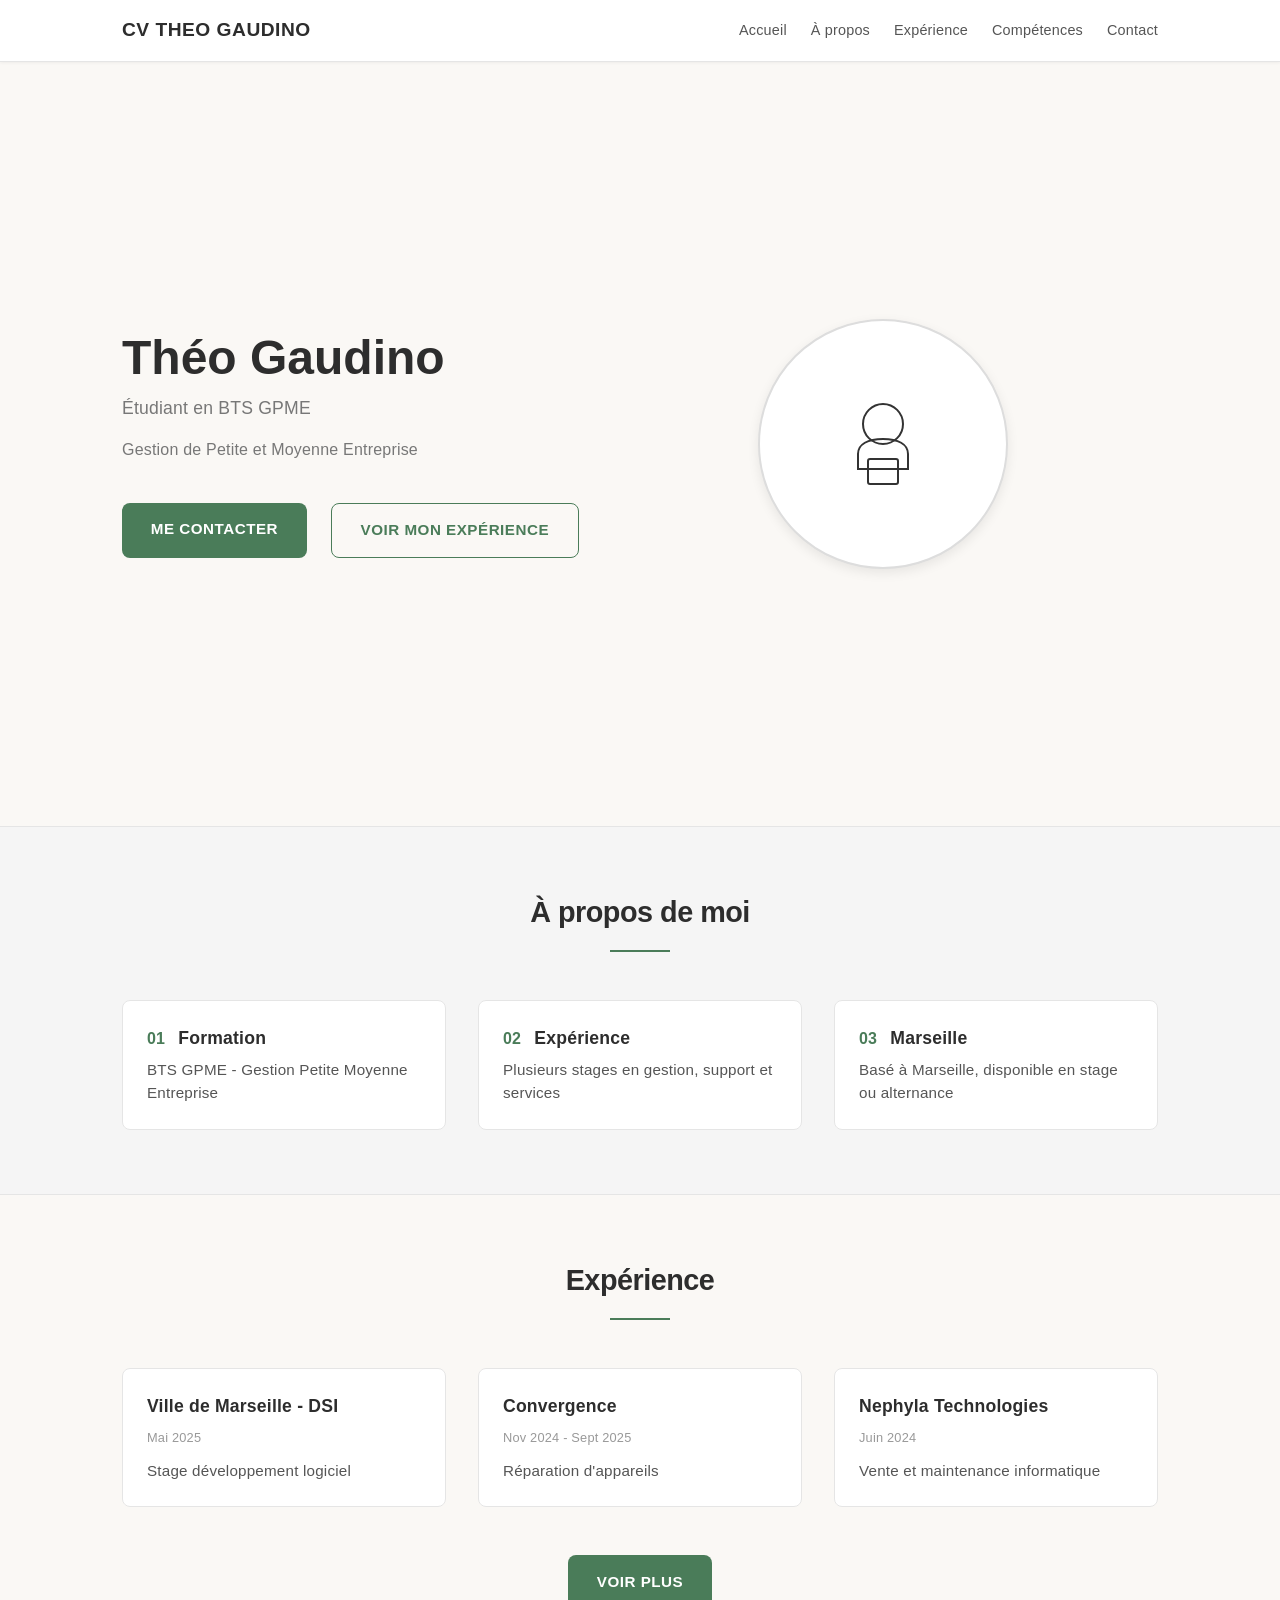
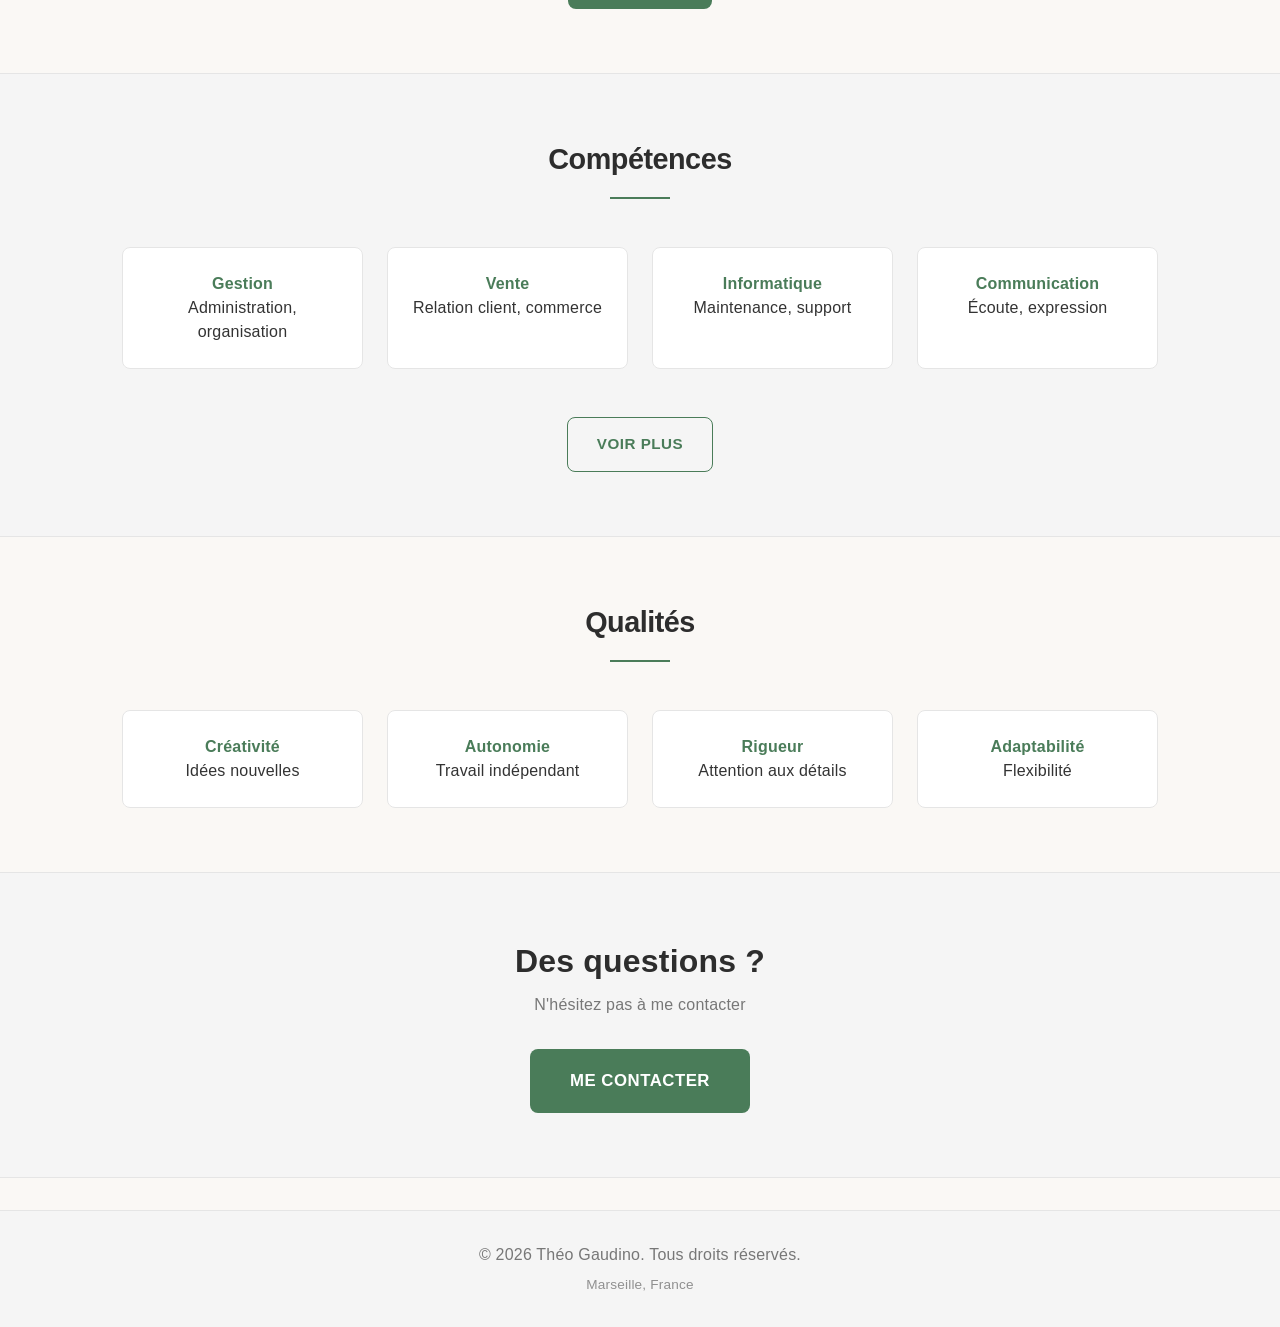
==== index.html @ b1a9ed11 "Add files via upload" ====
<!DOCTYPE html>
<html lang="fr">
<head>
  <meta charset="UTF-8">
  <meta name="viewport" content="width=device-width, initial-scale=1.0">
  <title>CV THEO GAUDINO - Étudiant BTS GPME</title>
  <link rel="stylesheet" href="assets/style.css">
</head>
<body>
  <!-- Navigation -->
  <nav>
    <div class="container">
      <div class="logo">CV THEO GAUDINO</div>
      <ul>
        <li><a href="index.html">Accueil</a></li>
        <li><a href="about.html">À propos</a></li>
        <li><a href="experience.html">Expérience</a></li>
        <li><a href="skills.html">Compétences</a></li>
        <li><a href="contact.html">Contact</a></li>
      </ul>
    </div>
  </nav>

  <!-- Hero Section -->
  <section class="hero">
    <div class="container hero-container">
      <div class="hero-content">
        <h1>Théo Gaudino</h1>
        <p class="subtitle">Étudiant en BTS GPME</p>
        <p class="hero-description">Gestion de Petite et Moyenne Entreprise</p>
        <div class="cta-buttons">
          <a href="contact.html" class="btn btn-primary">Me contacter</a>
          <a href="experience.html" class="btn btn-secondary">Voir mon expérience</a>
        </div>
      </div>
      <div class="hero-image">
        <div class="profile-placeholder">
          <svg width="120" height="120" viewBox="0 0 120 120" fill="none" xmlns="http://www.w3.org/2000/svg">
            <circle cx="60" cy="40" r="20" stroke="currentColor" stroke-width="2"/>
            <path d="M35 70C35 60 45 55 60 55C75 55 85 60 85 70V85H35V70Z" stroke="currentColor" stroke-width="2" fill="none"/>
            <rect x="45" y="75" width="30" height="25" rx="2" stroke="currentColor" stroke-width="2" fill="none"/>
          </svg>
        </div>
      </div>
    </div>
  </section>

  <!-- À propos -->
  <section class="section-alternate">
    <div class="container">
      <h2 class="section-title">À propos de moi</h2>
      <div class="cards-grid">
        <div class="card">
          <h3><span class="icon-label">01</span> Formation</h3>
          <p>BTS GPME - Gestion Petite Moyenne Entreprise</p>
        </div>
        <div class="card">
          <h3><span class="icon-label">02</span> Expérience</h3>
          <p>Plusieurs stages en gestion, support et services</p>
        </div>
        <div class="card">
          <h3><span class="icon-label">03</span> Marseille</h3>
          <p>Basé à Marseille, disponible en stage ou alternance</p>
        </div>
      </div>
    </div>
  </section>

  <!-- Experience Preview -->
  <section>
    <div class="container">
      <h2 class="section-title">Expérience</h2>
      <div class="cards-grid">
        <div class="card">
          <h3>Ville de Marseille - DSI</h3>
          <span class="card-date">Mai 2025</span>
          <p>Stage développement logiciel</p>
        </div>
        <div class="card">
          <h3>Convergence</h3>
          <span class="card-date">Nov 2024 - Sept 2025</span>
          <p>Réparation d'appareils</p>
        </div>
        <div class="card">
          <h3>Nephyla Technologies</h3>
          <span class="card-date">Juin 2024</span>
          <p>Vente et maintenance informatique</p>
        </div>
      </div>
      <div class="section-center">
        <a href="experience.html" class="btn btn-primary">Voir plus</a>
      </div>
    </div>
  </section>

  <!-- Compétences -->
  <section class="section-alternate">
    <div class="container">
      <h2 class="section-title">Compétences</h2>
      <div class="skills-container">
        <div class="skill-item">
          <h4>Gestion</h4>
          <p>Administration, organisation</p>
        </div>
        <div class="skill-item">
          <h4>Vente</h4>
          <p>Relation client, commerce</p>
        </div>
        <div class="skill-item">
          <h4>Informatique</h4>
          <p>Maintenance, support</p>
        </div>
        <div class="skill-item">
          <h4>Communication</h4>
          <p>Écoute, expression</p>
        </div>
      </div>
      <div class="section-center">
        <a href="skills.html" class="btn btn-secondary">Voir plus</a>
      </div>
    </div>
  </section>

  <!-- Qualités Section -->
  <section>
    <div class="container">
      <h2 class="section-title">Qualités</h2>
      <div class="skills-container">
        <div class="skill-item">
          <h4>Créativité</h4>
          <p>Idées nouvelles</p>
        </div>
        <div class="skill-item">
          <h4>Autonomie</h4>
          <p>Travail indépendant</p>
        </div>
        <div class="skill-item">
          <h4>Rigueur</h4>
          <p>Attention aux détails</p>
        </div>
        <div class="skill-item">
          <h4>Adaptabilité</h4>
          <p>Flexibilité</p>
        </div>
      </div>
    </div>
  </section>

  <!-- Appel à l'action -->
  <section class="section-cta">
    <div class="container">
      <h2 class="cta-heading">Des questions ?</h2>
      <p class="cta-subtitle">N'hésitez pas à me contacter</p>
      <a href="contact.html" class="btn btn-primary btn-large">Me contacter</a>
    </div>
  </section>

  <!-- Pied de page -->
  <footer>
    <div class="container">
      <p>&copy; 2025 Théo Gaudino. Tous droits réservés.</p>
      <p style="margin-top: 0.5rem; font-size: 0.85rem;">Marseille, France</p>
    </div>
  </footer>

  <script src="assets/script.js"></script>
</body>
</html>
---- assets/style.css ----
* {
  margin: 0;
  padding: 0;
  box-sizing: border-box;
}

:root {
  --primary-color: #1a1a1a;
  --secondary-color: #2d2d2d;
  --accent-color: #404040;
  --highlight-color: #4a7c59;
  --light-text: #f5f5f5;
  --dark-text: #0a0a0a;
  --border-radius: 8px;
  --transition: all 0.2s ease;
}

body {
  font-family: -apple-system, BlinkMacSystemFont, 'Segoe UI', 'Roboto', 'Oxygen', 'Ubuntu', 'Cantarell', sans-serif;
  background: #faf8f5;
  color: #333;
  line-height: 1.5;
  min-height: 100vh;
  letter-spacing: 0.2px;
}

/* Navigation */
nav {
  background: white;
  border-bottom: 1px solid #e5e5e5;
  padding: 1rem 0;
  position: sticky;
  top: 0;
  z-index: 1000;
  box-shadow: 0 1px 3px rgba(0, 0, 0, 0.05);
}

nav .container {
  max-width: 1100px;
  margin: 0 auto;
  padding: 0 2rem;
  display: flex;
  justify-content: space-between;
  align-items: center;
}

nav .logo {
  font-size: 1.2rem;
  font-weight: 600;
  color: #2d2d2d;
  letter-spacing: 0.5px;
  text-transform: uppercase;
  font-weight: 600;
}

nav ul {
  list-style: none;
  display: flex;
  gap: 1.5rem;
}

nav a {
  color: #555;
  text-decoration: none;
  font-size: 0.9rem;
  font-weight: 500;
  position: relative;
  transition: var(--transition);
}

nav a::after {
  content: '';
  position: absolute;
  bottom: -5px;
  left: 0;
  width: 0;
  height: 1px;
  background: #4a7c59;
  transition: var(--transition);
}

nav a:hover::after {
  width: 100%;
}

/* Container */
.container {
  max-width: 1100px;
  margin: 0 auto;
  padding: 0 2rem;
}

/* Hero Section */
.hero {
  display: flex;
  align-items: center;
  justify-content: space-between;
  min-height: 85vh;
  padding: 4rem 0;
}

.hero-content {
  flex: 1;
  animation: fadeInUp 0.8s ease;
}

.hero h1 {
  font-size: 3rem;
  margin-bottom: 0.5rem;
  color: #2d2d2d;
  line-height: 1.2;
  font-weight: 600;
  letter-spacing: 0;

}

.hero .subtitle {
  font-size: 1.1rem;
  color: #777;
  margin-bottom: 1rem;
}

.cta-buttons {
  display: flex;
  gap: 1.5rem;
  margin-top: 2.5rem;
}

.btn {
  padding: 0.95rem 1.8rem;
  border: none;
  border-radius: var(--border-radius);
  font-size: 0.95rem;
  font-weight: 600;
  cursor: pointer;
  transition: var(--transition);
  text-decoration: none;
  display: inline-block;
  text-transform: uppercase;
  letter-spacing: 0.5px;
}

.btn-primary {
  background: #4a7c59;
  color: white;
  box-shadow: none;
}

.btn-primary:hover {
  background: #3d6549;
  transform: translateY(-1px);
  box-shadow: 0 2px 8px rgba(74, 124, 89, 0.2);
}

.btn-secondary {
  background: transparent;
  color: #4a7c59;
  border: 1.5px solid #4a7c59;
}

.btn-secondary:hover {
  background: #4a7c59;
  color: white;
  transform: translateY(-1px);
}

.hero-image {
  flex: 1;
  display: flex;
  justify-content: center;
  align-items: center;
  padding: 2rem;
}

.profile-placeholder {
  width: 250px;
  height: 250px;
  background: white;
  border: 2px solid #ddd;
  border-radius: 50%;
  display: flex;
  align-items: center;
  justify-content: center;
  font-size: 4rem;
  box-shadow: 0 4px 12px rgba(0, 0, 0, 0.08);
  animation: float 3s ease-in-out infinite;
}

/* Section Styles */
section {
  padding: 4rem 0;
  border-bottom: 1px solid #e5e5e5;
}

section:last-child {
  border-bottom: none;
}

.section-title {
  font-size: 1.8rem;
  margin-bottom: 3rem;
  text-align: center;
  color: #2d2d2d;
  font-weight: 600;
  letter-spacing: -0.5px;
}

.section-title::after {
  content: '';
  display: block;
  width: 60px;
  height: 2px;
  background: #4a7c59;
  margin: 1rem auto 0;
}

/* Cards */
.cards-grid {
  display: grid;
  grid-template-columns: repeat(auto-fit, minmax(300px, 1fr));
  gap: 2rem;
  margin-top: 2rem;
}

.card {
  background: white;
  border: 1px solid #e5e5e5;
  border-radius: var(--border-radius);
  padding: 1.5rem;
  transition: var(--transition);
  cursor: pointer;
}

.card:hover {
  transform: translateY(-2px);
  border-color: #d5d5d5;
  background: #faf8f5;
  box-shadow: 0 4px 12px rgba(0, 0, 0, 0.06);
}

.card h3 {
  font-size: 1.1rem;
  margin-bottom: 0.5rem;
  color: #2d2d2d;
}

.icon-label {
  display: inline-block;
  background: none;
  -webkit-background-clip: unset;
  -webkit-text-fill-color: unset;
  background-clip: unset;
  font-weight: 700;
  font-size: 1rem;
  margin-right: 0.5rem;
  color: #4a7c59;
}

.card-date {
  font-size: 0.85rem;
  color: #777;
  margin-bottom: 1rem;
}

.card p {
  color: #555;
  font-size: 0.95rem;
}

/* Skills Section */
.skills-container {
  display: grid;
  grid-template-columns: repeat(auto-fit, minmax(200px, 1fr));
  gap: 1.5rem;
}

.skill-item {
  background: white;
  border: 1px solid #e5e5e5;
  padding: 1.5rem;
  border-radius: var(--border-radius);
  text-align: center;
  transition: var(--transition);
}

.skill-item:hover {
  background: #faf8f5;
  border-color: #d5d5d5;
  transform: scale(1.02);
}

.skill-icon {
  font-size: 2rem;
  margin-bottom: 0.5rem;
  width: 50px;
  height: 50px;
  background: rgba(74, 124, 89, 0.1);
  border-radius: 50%;
  display: flex;
  align-items: center;
  justify-content: center;
  margin: 0 auto 1rem;
  opacity: 0.4;
}

.skill-item h4 {
  color: var(--highlight-color);
}

/* Contact Section */
.contact-info {
  display: grid;
  grid-template-columns: repeat(auto-fit, minmax(250px, 1fr));
  gap: 2rem;
  margin-top: 2rem;
}

.contact-card {
  background: rgba(233, 69, 96, 0.05);
  border: 1px solid rgba(233, 69, 96, 0.2);
  border-radius: var(--border-radius);
  padding: 2rem;
  text-align: center;
  transition: var(--transition);
}

.contact-card:hover {
  border-color: var(--highlight-color);
  background: rgba(233, 69, 96, 0.1);
}

.contact-icon {
  font-size: 2rem;
  margin-bottom: 1rem;
  color: var(--highlight-color);
  width: 60px;
  height: 60px;
  border: 2px solid var(--highlight-color);
  border-radius: 50%;
  display: flex;
  align-items: center;
  justify-content: center;
  margin: 0 auto 1rem;
}

.contact-card h4 {
  margin-bottom: 0.5rem;
}

.contact-card a {
  color: var(--highlight-color);
  text-decoration: none;
  transition: var(--transition);
}

.contact-card a:hover {
  text-decoration: underline;
}

/* About Page */
.about-grid {
  display: grid;
  grid-template-columns: 1fr 1fr;
  gap: 3rem;
  align-items: center;
}

.about-content h2 {
  font-size: 2rem;
  margin-bottom: 1.5rem;
  color: var(--highlight-color);
}

.about-content p {
  margin-bottom: 1.5rem;
  color: #ccc;
  line-height: 1.8;
}

.traits {
  display: grid;
  grid-template-columns: repeat(2, 1fr);
  gap: 1rem;
  margin-top: 2rem;
}

.trait {
  background: rgba(233, 69, 96, 0.1);
  padding: 1rem;
  border-left: 3px solid var(--highlight-color);
}

.trait strong {
  color: var(--highlight-color);
}

/* Page Hero Section */
.page-hero {
  padding: 2.5rem 0;
  border-bottom: 1px solid #e5e5e5;
}

.page-hero h1 {
  font-size: 2rem;
  margin-bottom: 0.5rem;
  color: #2d2d2d;
  font-weight: 600;
}

.page-hero p {
  font-size: 1rem;
  color: #777;
}

/* Experience Timeline */
.timeline {
  position: relative;
  padding: 2rem 0;
}

.timeline-item {
  display: grid;
  grid-template-columns: 150px 1fr;
  gap: 2rem;
  margin-bottom: 2rem;
  position: relative;
}

.timeline-item::before {
  content: '';
  position: absolute;
  left: 75px;
  top: 0;
  bottom: -2rem;
  width: 1px;
  background: #ddd;
}

.timeline-item:last-child::before {
  display: none;
}

.timeline-date {
  font-weight: 600;
  color: #777;
  font-size: 0.9rem;
}

.timeline-content {
  background: white;
  border: 1px solid #e5e5e5;
  border-radius: var(--border-radius);
  padding: 1.5rem;
  position: relative;
}

.timeline-content::before {
  content: '';
  position: absolute;
  left: -10px;
  top: 20px;
  width: 10px;
  height: 10px;
  background: white;
  border-radius: 50%;
  border: 2px solid #ddd;
}

.timeline-content h4 {
  color: #2d2d2d;
  margin-bottom: 0.5rem;
}

.timeline-content .company {
  color: #999;
  font-size: 0.9rem;
  margin-bottom: 0.5rem;
}

/* Footer */
footer {
  background: #f5f5f5;
  padding: 2rem 0;
  text-align: center;
  color: #777;
  margin-top: 2rem;
  border-top: 1px solid #e5e5e5;
}

/* Section Backgrounds */
.section-alternate {
  background: #f5f5f5;
  padding: 4rem 0;
}

.section-cta {
  background: #f5f5f5;
  padding: 4rem 0;
  text-align: center;
}

/* Hero Description */
.hero-description {
  color: #777;
  margin-bottom: 1.5rem;
  font-size: 1rem;
  line-height: 1.6;
}

/* Card Date */
.card-date {
  font-size: 0.8rem;
  color: #999;
  margin-bottom: 0.8rem;
  display: block;
}

/* Card Link */
.card-link {
  color: #4a7c59;
  text-decoration: none;
  font-size: 0.9rem;
  display: inline-block;
  margin-top: 1rem;
  font-weight: 500;
  transition: var(--transition);
}

.card-link:hover {
  transform: translateX(2px);
}

/* CTA Heading */
.cta-heading {
  font-size: 2rem;
  margin-bottom: 0.5rem;
  font-weight: 600;
  color: #2d2d2d;
}

.cta-subtitle {
  font-size: 1rem;
  color: #777;
  margin-bottom: 2rem;
}

/* Button Large */
.btn-large {
  font-size: 1.05rem;
  padding: 1.2rem 2.5rem;
}

/* Section Padding */
.section-padding {
  padding: 4rem 0;
}

.section-center {
  text-align: center;
  margin-top: 3rem;
}

/* Hero Container */
.hero-container {
  display: flex;
  align-items: center;
  justify-content: space-between;
  width: 100%;
}

/* Fade In Animation */
.fade-in {
  opacity: 0;
  animation: fadeInUp 0.8s ease forwards;
}

.fade-in-delay-1 { animation-delay: 0.1s; }
.fade-in-delay-2 { animation-delay: 0.2s; }
.fade-in-delay-3 { animation-delay: 0.3s; }

/* Scroll Animation */
.scroll-reveal {
  opacity: 0;
  transform: translateY(30px);
}

footer p:first-child {
  font-weight: 500;
}

footer p:last-child {
  margin-top: 0.5rem;
  font-size: 0.85rem;
  opacity: 0.8;
}

/* Animations */
@keyframes fadeInUp {
  from {
    opacity: 0;
    transform: translateY(30px);
  }
  to {
    opacity: 1;
    transform: translateY(0);
  }
}

@keyframes float {
  0%, 100% {
    transform: translateY(0);
  }
  50% {
    transform: translateY(-20px);
  }
}

/* Responsive Design */
/* Tablettes et petits écrans (768px - 1024px) */
@media (max-width: 1024px) {
  .container {
    max-width: 900px;
    padding: 0 1.5rem;
  }

  .hero-container {
    flex-direction: column-reverse;
    gap: 2rem;
  }

  .hero {
    min-height: 70vh;
    padding: 2.5rem 0;
  }

  .hero h1 {
    font-size: 2.8rem;
  }

  .hero-image {
    width: 100%;
    text-align: center;
  }

  .hero-image svg {
    width: 150px;
    height: 150px;
  }

  .section-title {
    font-size: 2.2rem;
  }

  .cards-grid {
    grid-template-columns: repeat(2, 1fr);
    gap: 1.5rem;
  }

  .skills-container {
    grid-template-columns: repeat(3, 1fr);
  }

  .cta-buttons {
    gap: 1rem;
  }
}

/* Tablettes (768px - 900px) */
@media (max-width: 768px) {
  .container {
    max-width: 100%;
    padding: 0 1.5rem;
  }

  nav .container {
    padding: 0 1.5rem;
  }

  nav ul {
    gap: 1rem;
    font-size: 0.9rem;
  }

  nav a {
    font-size: 0.85rem;
  }

  .hero {
    flex-direction: column;
    text-align: center;
    min-height: auto;
    padding: 2rem 0;
  }

  .hero h1 {
    font-size: 2.2rem;
    line-height: 1.3;
  }

  .hero .subtitle {
    font-size: 1rem;
    line-height: 1.4;
  }

  .hero-image {
    margin-top: 2rem;
    max-width: 300px;
  }

  .cta-heading {
    font-size: 1.8rem;
  }

  .cta-subtitle {
    font-size: 0.95rem;
  }

  .page-hero {
    min-height: auto;
    padding: 3rem 0;
  }

  .page-hero h1 {
    font-size: 2rem;
  }

  .page-hero p {
    font-size: 1rem;
  }

  .cta-buttons {
    flex-direction: column;
    align-items: center;
    gap: 1rem;
  }

  .cta-buttons .btn-primary {
    width: 100%;
    max-width: 300px;
  }

  .about-grid {
    grid-template-columns: 1fr;
    gap: 1.5rem;
  }

  .about-grid .card {
    padding: 1.5rem;
  }

  .cards-grid {
    grid-template-columns: repeat(2, 1fr);
    gap: 1.5rem;
  }

  .experience-preview {
    grid-template-columns: 1fr;
  }

  .timeline-item {
    grid-template-columns: 80px 1fr;
    gap: 1.5rem;
  }

  .section-title {
    font-size: 1.8rem;
    margin-bottom: 2rem;
  }

  .skills-container {
    grid-template-columns: repeat(2, 1fr);
    gap: 1.2rem;
  }

  .skill-item {
    padding: 1.2rem;
  }

  .skill-icon {
    width: 40px;
    height: 40px;
  }

  .traits {
    grid-template-columns: repeat(2, 1fr);
    gap: 1.5rem;
  }

  .contact-info {
    grid-template-columns: 1fr;
    gap: 1.5rem;
  }

  .contact-card {
    padding: 1.5rem;
  }

  section {
    padding: 2.5rem 0;
  }
}

/* Téléphones (480px - 767px) */
@media (max-width: 767px) {
  .container {
    padding: 0 1rem;
    max-width: 100%;
  }

  nav .container {
    padding: 0 1rem;
  }

  nav .logo {
    font-size: 1rem;
    letter-spacing: 0.3px;
  }

  nav ul {
    gap: 0.8rem;
    font-size: 0.8rem;
  }

  nav a {
    font-size: 0.8rem;
    font-weight: 400;
  }

  .hero {
    min-height: auto;
    padding: 2rem 0;
  }

  .hero h1 {
    font-size: 1.8rem;
    line-height: 1.3;
    margin-bottom: 0.5rem;
  }

  .hero .subtitle {
    font-size: 0.95rem;
    line-height: 1.3;
    margin-bottom: 1.5rem;
  }

  .hero-image {
    margin-top: 1.5rem;
    max-width: 250px;
    height: auto;
  }

  .quick-info {
    grid-template-columns: 1fr;
    gap: 1rem;
  }

  .info-card {
    padding: 1rem;
  }

  .info-card h3 {
    font-size: 0.9rem;
  }

  .info-card p {
    font-size: 0.85rem;
  }

  .cta-heading {
    font-size: 1.5rem;
    margin-bottom: 0.5rem;
  }

  .cta-subtitle {
    font-size: 0.9rem;
    margin-bottom: 1.5rem;
  }

  .cta-buttons {
    flex-direction: column;
    gap: 0.8rem;
  }

  .btn-primary {
    width: 100%;
    padding: 0.8rem 1.5rem;
    font-size: 0.95rem;
  }

  .page-hero {
    min-height: auto;
    padding: 2rem 0;
  }

  .page-hero h1 {
    font-size: 1.6rem;
    line-height: 1.3;
  }

  .page-hero p {
    font-size: 0.95rem;
  }

  .cards-grid {
    grid-template-columns: 1fr;
    gap: 1rem;
  }

  .card {
    padding: 1rem;
  }

  .card h3 {
    font-size: 1rem;
  }

  .card p {
    font-size: 0.9rem;
  }

  .section-title {
    font-size: 1.5rem;
    margin-bottom: 1.5rem;
  }

  .skills-container {
    grid-template-columns: 1fr;
    gap: 1rem;
  }

  .skill-item {
    padding: 1rem;
  }

  .skill-icon {
    width: 35px;
    height: 35px;
    font-size: 1.2rem;
  }

  .skill-label {
    font-size: 0.9rem;
    margin-top: 0.5rem;
  }

  .traits {
    grid-template-columns: 1fr;
    gap: 1rem;
  }

  .trait-card {
    padding: 1rem;
  }

  .trait-card h4 {
    font-size: 0.95rem;
  }

  .trait-card p {
    font-size: 0.85rem;
  }

  .experience-preview {
    grid-template-columns: 1fr;
    gap: 1rem;
  }

  .exp-card {
    padding: 1rem;
  }

  .timeline-item {
    grid-template-columns: 60px 1fr;
    gap: 1rem;
    margin-bottom: 1.5rem;
  }

  .timeline-content {
    padding: 1rem;
  }

  .timeline-content h3 {
    font-size: 1rem;
  }

  .timeline-content p {
    font-size: 0.85rem;
  }

  .contact-info {
    grid-template-columns: 1fr;
    gap: 1rem;
  }

  .contact-card {
    padding: 1rem;
    text-align: center;
  }

  .contact-card h4 {
    font-size: 1rem;
    margin: 0.5rem 0;
  }

  .contact-card a {
    font-size: 0.9rem;
  }

  .contact-card p {
    font-size: 0.8rem;
  }

  .contact-form {
    max-width: 100%;
  }

  .form-group {
    margin-bottom: 1rem;
  }

  .form-group label {
    font-size: 0.9rem;
  }

  .form-group input,
  .form-group textarea {
    font-size: 0.95rem;
    padding: 0.7rem;
  }

  section {
    padding: 2rem 0;
  }

  footer {
    padding: 2rem 1rem;
  }

  footer p {
    font-size: 0.85rem;
  }
}

/* Très petits téléphones (< 480px) */
@media (max-width: 480px) {
  .container {
    padding: 0 0.8rem;
  }

  nav {
    padding: 0.8rem 0;
  }

  nav .container {
    padding: 0 0.8rem;
  }

  nav .logo {
    font-size: 0.9rem;
  }

  nav ul {
    gap: 0.5rem;
    font-size: 0.75rem;
  }

  nav a {
    font-size: 0.75rem;
  }

  .hero h1 {
    font-size: 1.5rem;
    margin-bottom: 0.3rem;
  }

  .hero .subtitle {
    font-size: 0.85rem;
    margin-bottom: 1rem;
  }

  .hero-image {
    max-width: 200px;
    margin-top: 1rem;
  }

  .quick-info {
    grid-template-columns: 1fr;
    gap: 0.8rem;
  }

  .info-card {
    padding: 0.8rem;
  }

  .info-card h3 {
    font-size: 0.85rem;
  }

  .info-card p {
    font-size: 0.8rem;
  }

  .section-title {
    font-size: 1.3rem;
    margin-bottom: 1.2rem;
  }

  .cta-heading {
    font-size: 1.3rem;
  }

  .cta-subtitle {
    font-size: 0.85rem;
  }

  .btn-primary {
    padding: 0.7rem 1.2rem;
    font-size: 0.9rem;
  }

  .skills-container {
    grid-template-columns: 1fr;
    gap: 0.8rem;
  }

  .skill-item {
    padding: 0.8rem;
  }

  .skill-icon {
    width: 30px;
    height: 30px;
    font-size: 1rem;
  }

  .traits {
    grid-template-columns: 1fr;
    gap: 0.8rem;
  }

  .card {
    padding: 0.8rem;
  }

  .card h3 {
    font-size: 0.9rem;
  }

  .card p {
    font-size: 0.8rem;
  }

  .contact-card {
    padding: 0.8rem;
  }

  .contact-card h4 {
    font-size: 0.9rem;
  }

  .contact-card a {
    font-size: 0.85rem;
  }

  section {
    padding: 1.5rem 0;
  }

  footer {
    padding: 1.5rem 0.8rem;
  }
}
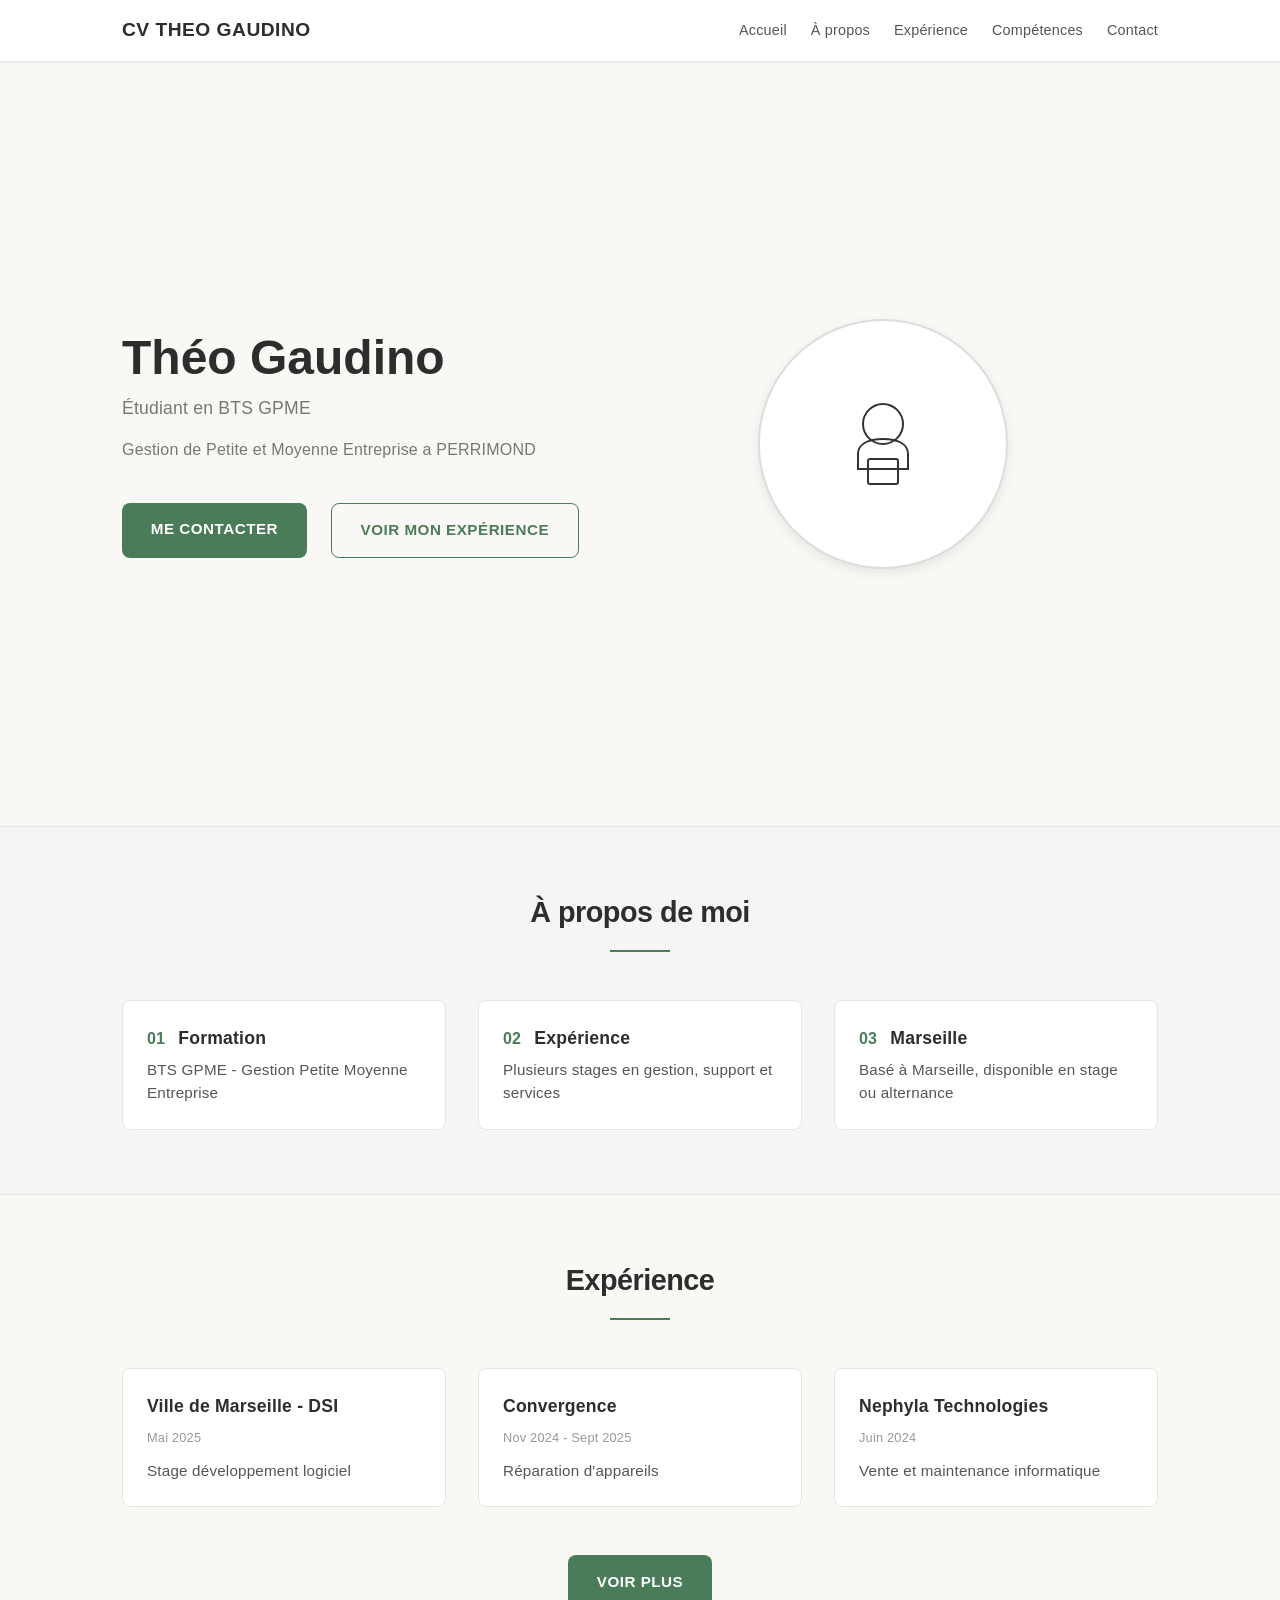
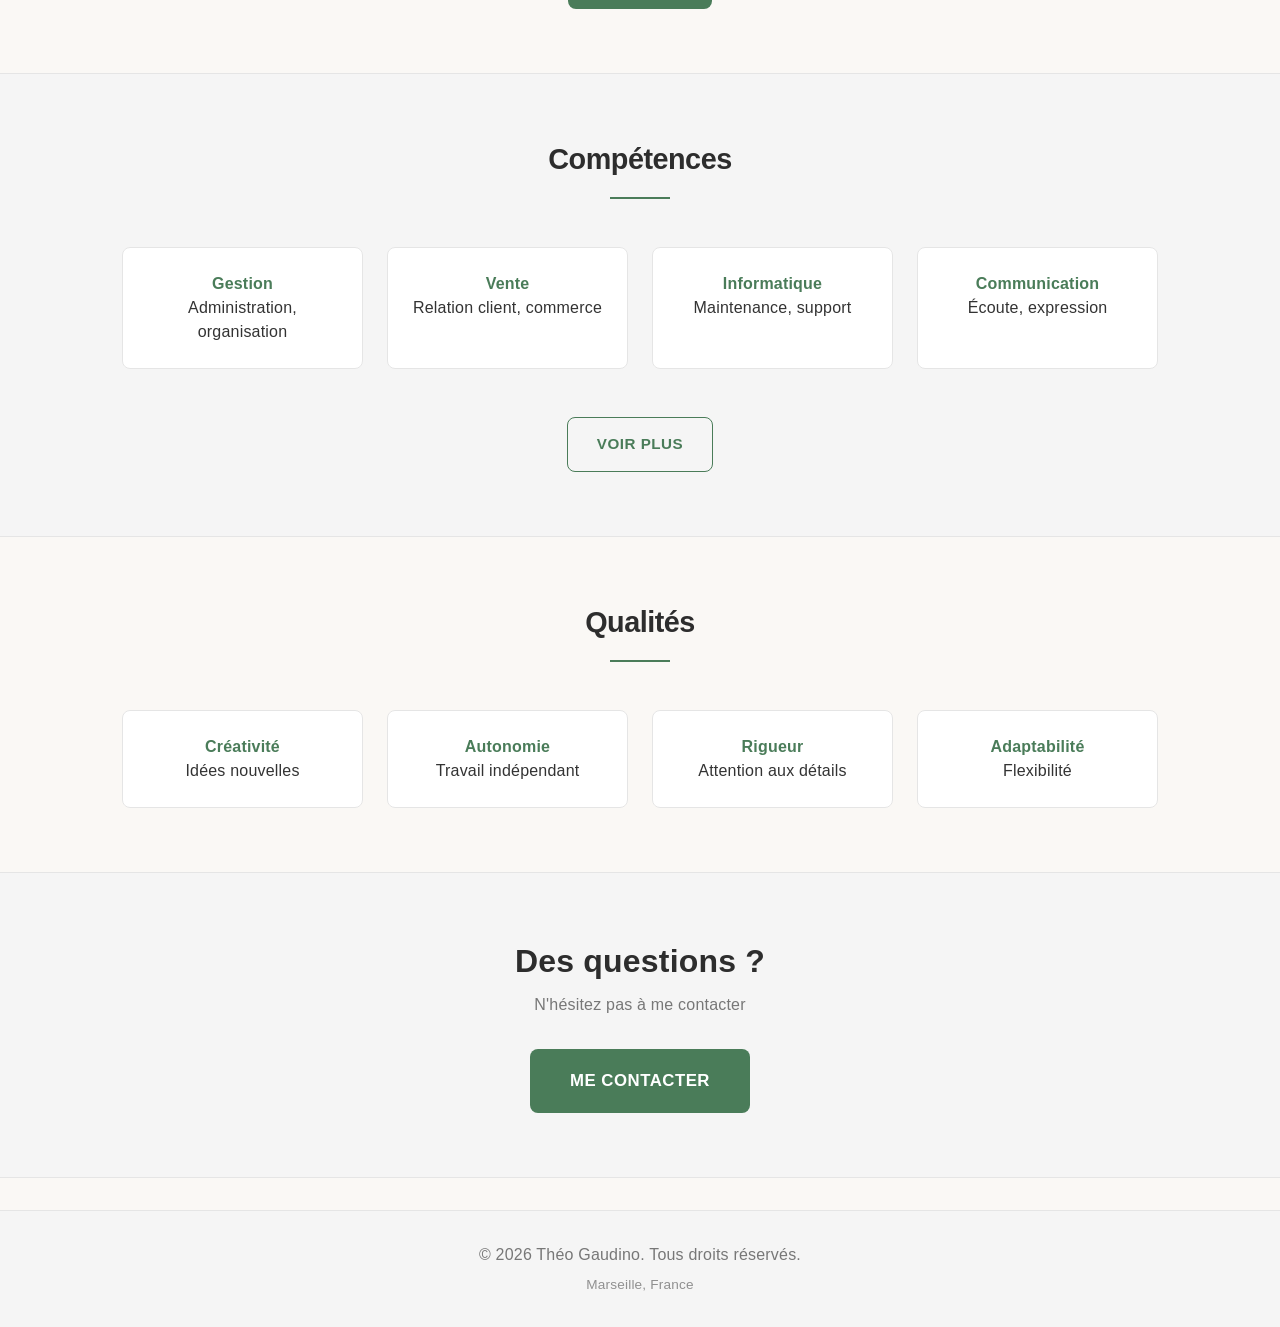
==== commit 277b9c07: "Fix HTML formatting and content structure" ====
--- a/index.html
+++ b/index.html
@@ -3,7 +3,7 @@
 <head>
   <meta charset="UTF-8">
   <meta name="viewport" content="width=device-width, initial-scale=1.0">
-  <title>CV THEO GAUDINO - Étudiant BTS GPME</title>
+  <title>CV THEO GAUDINO - Étudiant BTS GPME A PERRIIMOND </title>
   <link rel="stylesheet" href="assets/style.css">
 </head>
 <body>
@@ -27,7 +27,7 @@
       <div class="hero-content">
         <h1>Théo Gaudino</h1>
         <p class="subtitle">Étudiant en BTS GPME</p>
-        <p class="hero-description">Gestion de Petite et Moyenne Entreprise</p>
+        <p class="hero-description">Gestion de Petite et Moyenne Entreprise a PERRIMOND</p>
         <div class="cta-buttons">
           <a href="contact.html" class="btn btn-primary">Me contacter</a>
           <a href="experience.html" class="btn btn-secondary">Voir mon expérience</a>
